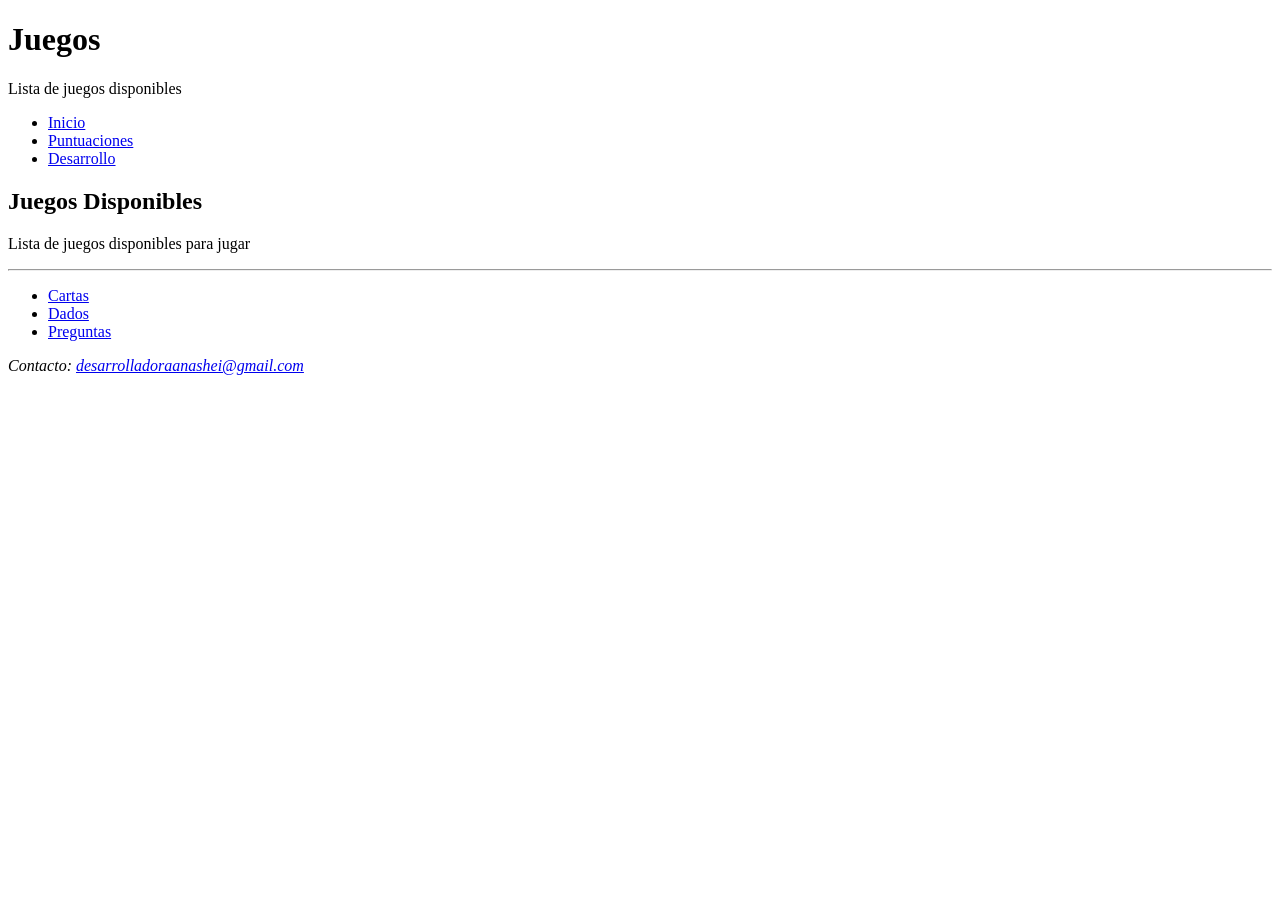
==== index.html @ 51fa744f "Inicio de Css Inicio del codeo de el .css" ====
<!DOCTYPE html>
<html lang="es">
<head>
    <meta charset="UTF-8">
    <title>Juegos</title>
    <link rel="stylesheet" href="estilos.css">
</head>
<body>
    <div class="contenedor">
        <header class="encabezado">
            <h1>Juegos</h1>
            <p>Lista de juegos disponibles</p>
        </header>
            <nav>
                <ul class="menu">
                    <li><a href="#">Inicio</a></li>
                    <li><a href="puntuaciones.html">Puntuaciones</a></li>
                    <li><a href="desarrollo.html">Desarrollo</a></li>
                </ul>
                 </nav>
        <main>
            <section class="columna">  
                <article>
                     <h2>Juegos Disponibles</h2>
                    <p>Lista de juegos disponibles para jugar</p>
                    <hr class="linea">
                 </article>
            </section> 
            <nav>
                <ul class="menu2">
                    <li><a href="juegocartas.html">Cartas</a></li>
                    <li><a href="juegodados.html">Dados</a></li>
                    <li><a href="juegopreguntas.html">Preguntas</a></li>
                </ul>
            </nav>
        </main>
        <footer class="pie">
            <address>Contacto: <a href="mailto:desarrolladoraanashei@gmail.com">desarrolladoraanashei@gmail.com</a></address>
        </footer>
    </div>
</body>
</html>
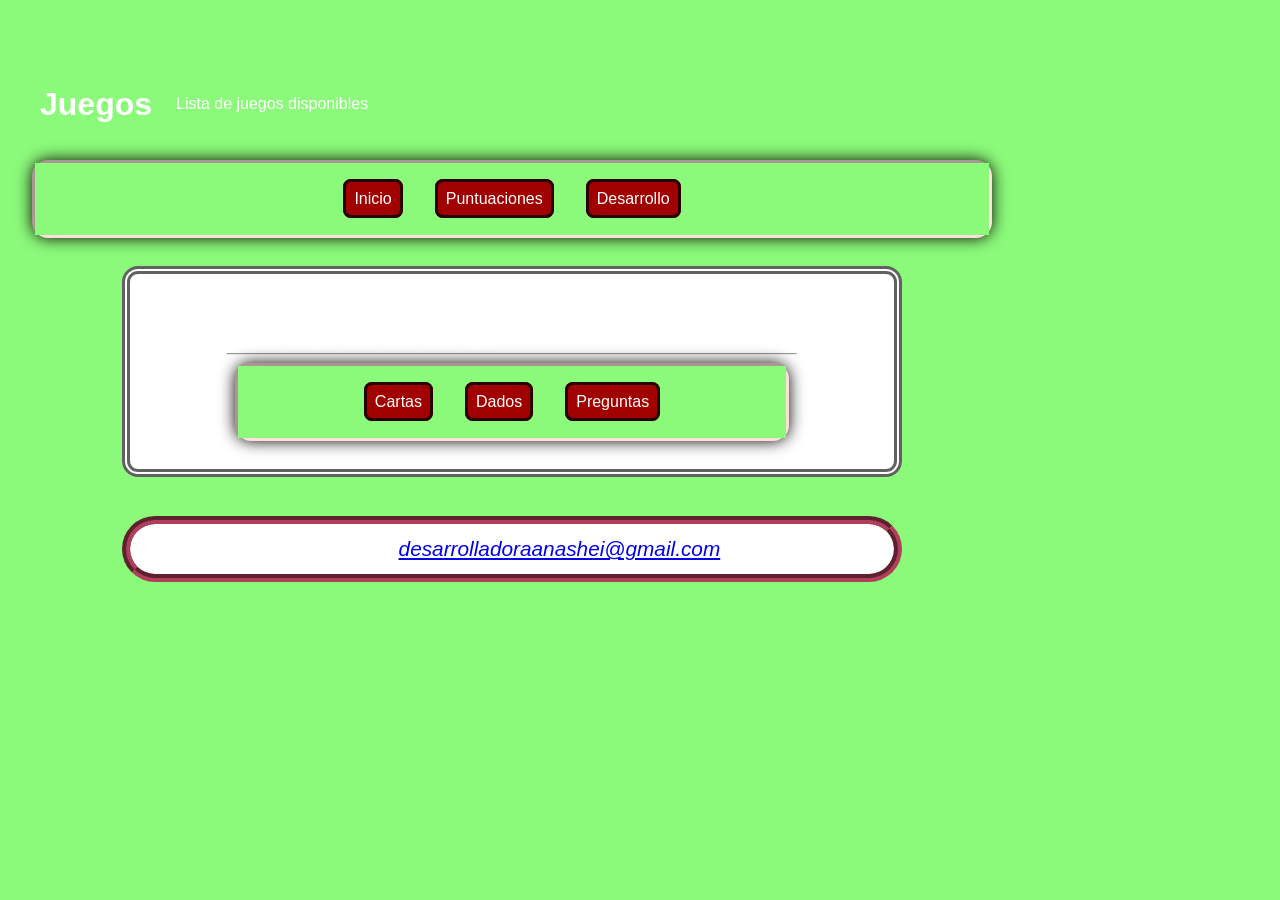
==== commit a0deb664: "Inicio del estilo de la página Definiendo el estilo de la página" ====
--- a/index.html
+++ b/index.html
@@ -3,7 +3,7 @@
 <head>
     <meta charset="UTF-8">
     <title>Juegos</title>
-    <link rel="stylesheet" href="estilos.css">
+    <link rel="stylesheet" href="css/estilos.css">
 </head>
 <body>
     <div class="contenedor">
@@ -17,7 +17,7 @@
                     <li><a href="puntuaciones.html">Puntuaciones</a></li>
                     <li><a href="desarrollo.html">Desarrollo</a></li>
                 </ul>
-                 </nav>
+            </nav>
         <main>
             <section class="columna">  
                 <article>
@@ -39,6 +39,4 @@
         </footer>
     </div>
 </body>
-</html>
-                  
-        +</html>
--- a/css/estilos.css
+++ b/css/estilos.css
@@ -0,0 +1,129 @@
+body {
+    font-family: Arial, sans-serif;
+    font-size: 1rem;
+    color: #FFFFFF;
+    line-height: 1.5;
+    margin: 0;
+    padding: 2rem 0;
+    background-color: #8bfa7a;
+}
+
+* {
+    padding: 0;
+    margin: 0;
+    box-sizing: border-box;
+}
+
+nav {
+    border: 0.2rem inset rgb(255, 222, 222);
+    background-color: #920c1e;
+    margin: 0.5rem;
+    border-radius: 1rem;
+    box-shadow: 0 0 1rem 0 #0a0101;
+}
+
+nav ul {
+    list-style-type: none;
+    display: flex;
+    justify-content: space-around;
+    padding: 0.5rem;
+}
+
+nav li {
+    padding: 1rem;
+    margin: 0;
+}
+
+nav a {
+    text-decoration: none;
+    border: 0.2rem solid rgb(41, 0, 0);
+    padding: 0.5rem;
+    font-size: 1rem;
+    border-radius: 0.5rem;
+}
+
+nav a:link {
+    transition: 200ms;
+    border: 0.2rem solid rgb(41, 0, 0);
+	background-color:  #a00000;
+	color: #ffffff;
+}
+
+nav a:visited {
+    transition: 200ms;
+    border: 0.2rem solid rgb(41, 0, 0);
+	background-color: #ff7272;
+	color: #000;
+}
+
+nav a:hover {
+    transition: 200ms;
+    border: 0.2rem solid rgb(0, 0, 0);
+	background-color: #ffffff;
+	color: #a00000;
+}
+
+nav a:active {
+    transition: 100ms;
+    border: 0.2rem solid rgb(255, 255, 255);
+	background-color: #000000;
+	color: #ffffff;
+}
+
+/*------BARRA DE NAVEGACIÓN------*/
+
+/*------BARRA DE NAVEGACIÓN------*/
+
+.encabezado {
+    display: flex;
+    flex-wrap: wrap;
+    align-items: center;
+    padding: 1.5rem 1rem;
+    gap: 1.5rem;
+    background-color: #8bfa7a;
+    color: #FFFFFF;
+    text-align: center;
+}
+
+.contenedor {
+    display: flex;
+    flex-direction: column;
+    max-width: 64rem;
+    background-color: #8bfa7a;
+    padding: 1.5rem;
+}
+
+.menu {
+    display: flex;
+    justify-content: center;
+    list-style: none;
+    background-color: #8bfa7a;
+}
+
+.menu2 {
+    display: flex;
+    justify-content: center;
+    list-style: none;
+    background-color: #8bfa7a;
+}
+
+main {
+    padding: 2% 10%;
+    border: 0.5rem double rgb(97, 97, 97);
+    background-color: white;
+    margin: 2% 10%;
+    border-radius: 1rem;
+}
+
+footer {
+    padding: 1%;
+    border: 0.5rem groove rgb(177, 63, 91);
+    background-color: white;
+    margin: 2% 10%;
+    border-radius: 3rem;
+}
+
+.pie {
+    font-size: 1.3rem;
+    text-align: center;
+}
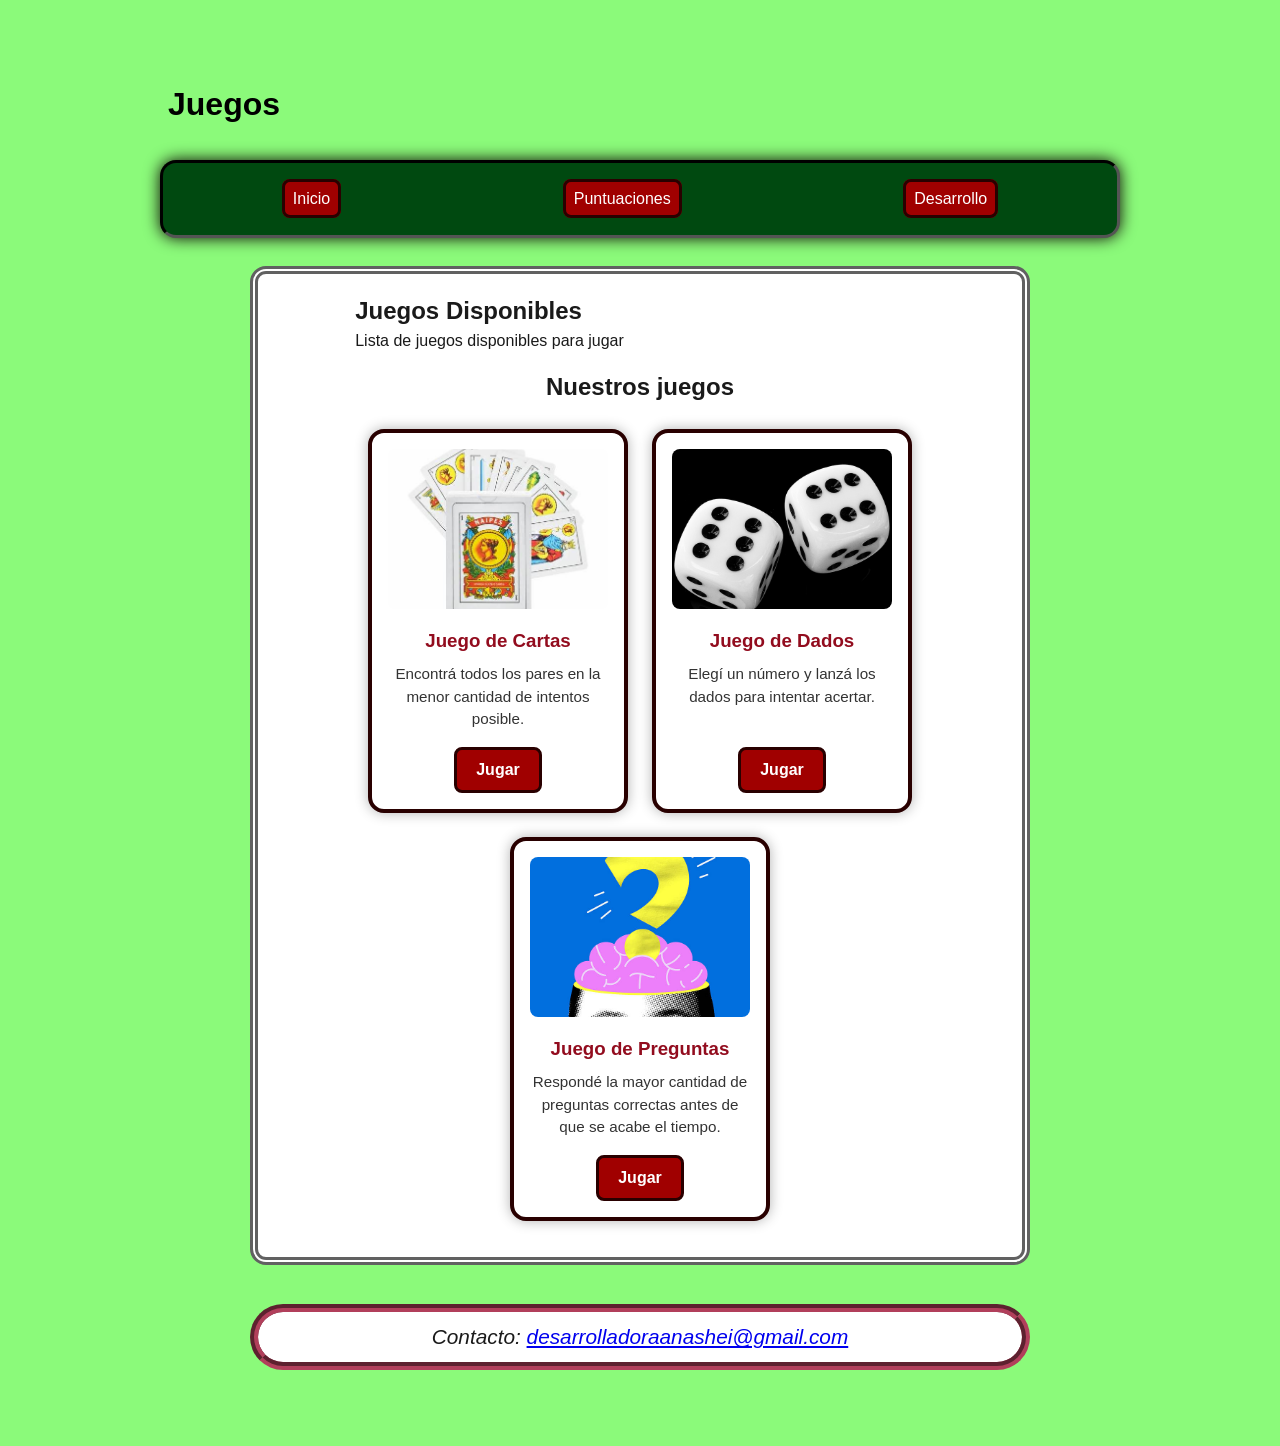
==== commit 9cc19d9f: "Corrección de estilo provisional y desarrollo de index, juego y desarrollo Corrección de estilo prov" ====
--- a/index.html
+++ b/index.html
@@ -9,10 +9,9 @@
     <div class="contenedor">
         <header class="encabezado">
             <h1>Juegos</h1>
-            <p>Lista de juegos disponibles</p>
         </header>
             <nav>
-                <ul class="menu">
+                <ul>
                     <li><a href="#">Inicio</a></li>
                     <li><a href="puntuaciones.html">Puntuaciones</a></li>
                     <li><a href="desarrollo.html">Desarrollo</a></li>
@@ -23,16 +22,36 @@
                 <article>
                      <h2>Juegos Disponibles</h2>
                     <p>Lista de juegos disponibles para jugar</p>
-                    <hr class="linea">
                  </article>
             </section> 
-            <nav>
-                <ul class="menu2">
-                    <li><a href="juegocartas.html">Cartas</a></li>
-                    <li><a href="juegodados.html">Dados</a></li>
-                    <li><a href="juegopreguntas.html">Preguntas</a></li>
-                </ul>
-            </nav>
+    <section class="juegos">
+    <h2>Nuestros juegos</h2>
+
+    <div class="tarjetas">
+
+        <article class="tarjeta">
+            <img src="img/iniciocartas.png" alt="Juego de cartas">
+            <h3>Juego de Cartas</h3>
+            <p>Encontrá todos los pares en la menor cantidad de intentos posible.</p>
+            <a href="juegocartas.html" class="boton">Jugar</a>
+        </article>
+
+        <article class="tarjeta">
+            <img src="img/iniciodados.png" alt="Juego de dados">
+            <h3>Juego de Dados</h3>
+            <p>Elegí un número y lanzá los dados para intentar acertar.</p>
+            <a href="juegodados.html" class="boton">Jugar</a>
+        </article>
+
+        <article class="tarjeta">
+            <img src="img/iniciopreguntas.png" alt="Juego de preguntas">
+            <h3>Juego de Preguntas</h3>
+            <p>Respondé la mayor cantidad de preguntas correctas antes de que se acabe el tiempo.</p>
+            <a href="juegopreguntas.html" class="boton">Jugar</a>
+        </article>
+
+    </div>
+</section>
         </main>
         <footer class="pie">
             <address>Contacto: <a href="mailto:desarrolladoraanashei@gmail.com">desarrolladoraanashei@gmail.com</a></address>
--- a/css/estilos.css
+++ b/css/estilos.css
@@ -1,22 +1,26 @@
-body {
-    font-family: Arial, sans-serif;
-    font-size: 1rem;
-    color: #FFFFFF;
-    line-height: 1.5;
-    margin: 0;
-    padding: 2rem 0;
-    background-color: #8bfa7a;
-}
-
 * {
     padding: 0;
     margin: 0;
     box-sizing: border-box;
 }
 
+body {
+    font-family: Arial, sans-serif;
+    font-size: 1rem;
+    color: #1a1a1a;
+    line-height: 1.5;
+    margin: 0;
+    padding: 2rem 0;
+    background-color: #8bfa7a;
+    display: flex;
+    flex-direction: column;
+    align-items: center;
+    min-height: 100vh;
+}
+/*------BARRA DE NAVEGACIÓN------*/
 nav {
-    border: 0.2rem inset rgb(255, 222, 222);
-    background-color: #920c1e;
+    border: 0.2rem inset rgb(0, 0, 0);
+    background-color: #004910;
     margin: 0.5rem;
     border-radius: 1rem;
     box-shadow: 0 0 1rem 0 #0a0101;
@@ -69,9 +73,6 @@
 	background-color: #000000;
 	color: #ffffff;
 }
-
-/*------BARRA DE NAVEGACIÓN------*/
-
 /*------BARRA DE NAVEGACIÓN------*/
 
 .encabezado {
@@ -81,30 +82,17 @@
     padding: 1.5rem 1rem;
     gap: 1.5rem;
     background-color: #8bfa7a;
-    color: #FFFFFF;
+    color: #000000;
     text-align: center;
 }
 
 .contenedor {
     display: flex;
     flex-direction: column;
+    width: 100%;
     max-width: 64rem;
     background-color: #8bfa7a;
     padding: 1.5rem;
-}
-
-.menu {
-    display: flex;
-    justify-content: center;
-    list-style: none;
-    background-color: #8bfa7a;
-}
-
-.menu2 {
-    display: flex;
-    justify-content: center;
-    list-style: none;
-    background-color: #8bfa7a;
 }
 
 main {
@@ -126,4 +114,83 @@
 .pie {
     font-size: 1.3rem;
     text-align: center;
+}
+
+.juegos {
+    padding: 1rem 0;
+    text-align: center;
+}
+
+.juegos h2 {
+    margin-bottom: 1.5rem;
+}
+
+.tarjetas {
+    display: flex;
+    flex-wrap: wrap;
+    justify-content: center;
+    gap: 1.5rem;
+}
+
+.tarjeta {
+    display: flex;
+    flex-direction: column;
+    align-items: center;
+    width: 260px; 
+    padding: 1rem;
+    border: 0.3rem solid rgb(41, 0, 0);
+    border-radius: 1rem;
+    background-color: #ffffff;
+    box-shadow: 0 0 0.8rem rgba(0, 0, 0, 0.3);
+    transition: transform 0.2s ease, box-shadow 0.2s ease;
+}
+
+.tarjeta:hover {
+    transform: translateY(-4px);
+    box-shadow: 0 0 1.2rem rgba(0, 0, 0, 0.5);
+}
+
+.tarjeta img {
+    width: 100%;
+    height: 160px;
+    object-fit: cover;
+    border-radius: 0.5rem;
+    margin-bottom: 0.8rem;
+}
+
+.tarjeta h3 {
+    margin: 0.3rem 0 0.5rem;
+    color: #920c1e;
+}
+
+.tarjeta p {
+    font-size: 0.95rem;
+    color: #333;
+    margin-bottom: 1rem;
+    flex-grow: 1;
+}
+
+/* ---------- BOTÓN ---------- */
+.boton {
+    display: inline-block;
+    padding: 0.5rem 1.2rem;
+    background-color: #a00000;
+    color: #ffffff;
+    text-decoration: none;
+    font-weight: bold;
+    border: 0.2rem solid rgb(41, 0, 0);
+    border-radius: 0.5rem;
+    transition: 200ms;
+}
+
+.boton:hover {
+    background-color: #ffffff;
+    color: #a00000;
+    border-color: #000000;
+}
+
+.boton:active {
+    background-color: #000000;
+    color: #ffffff;
+    border-color: #ffffff;
 }
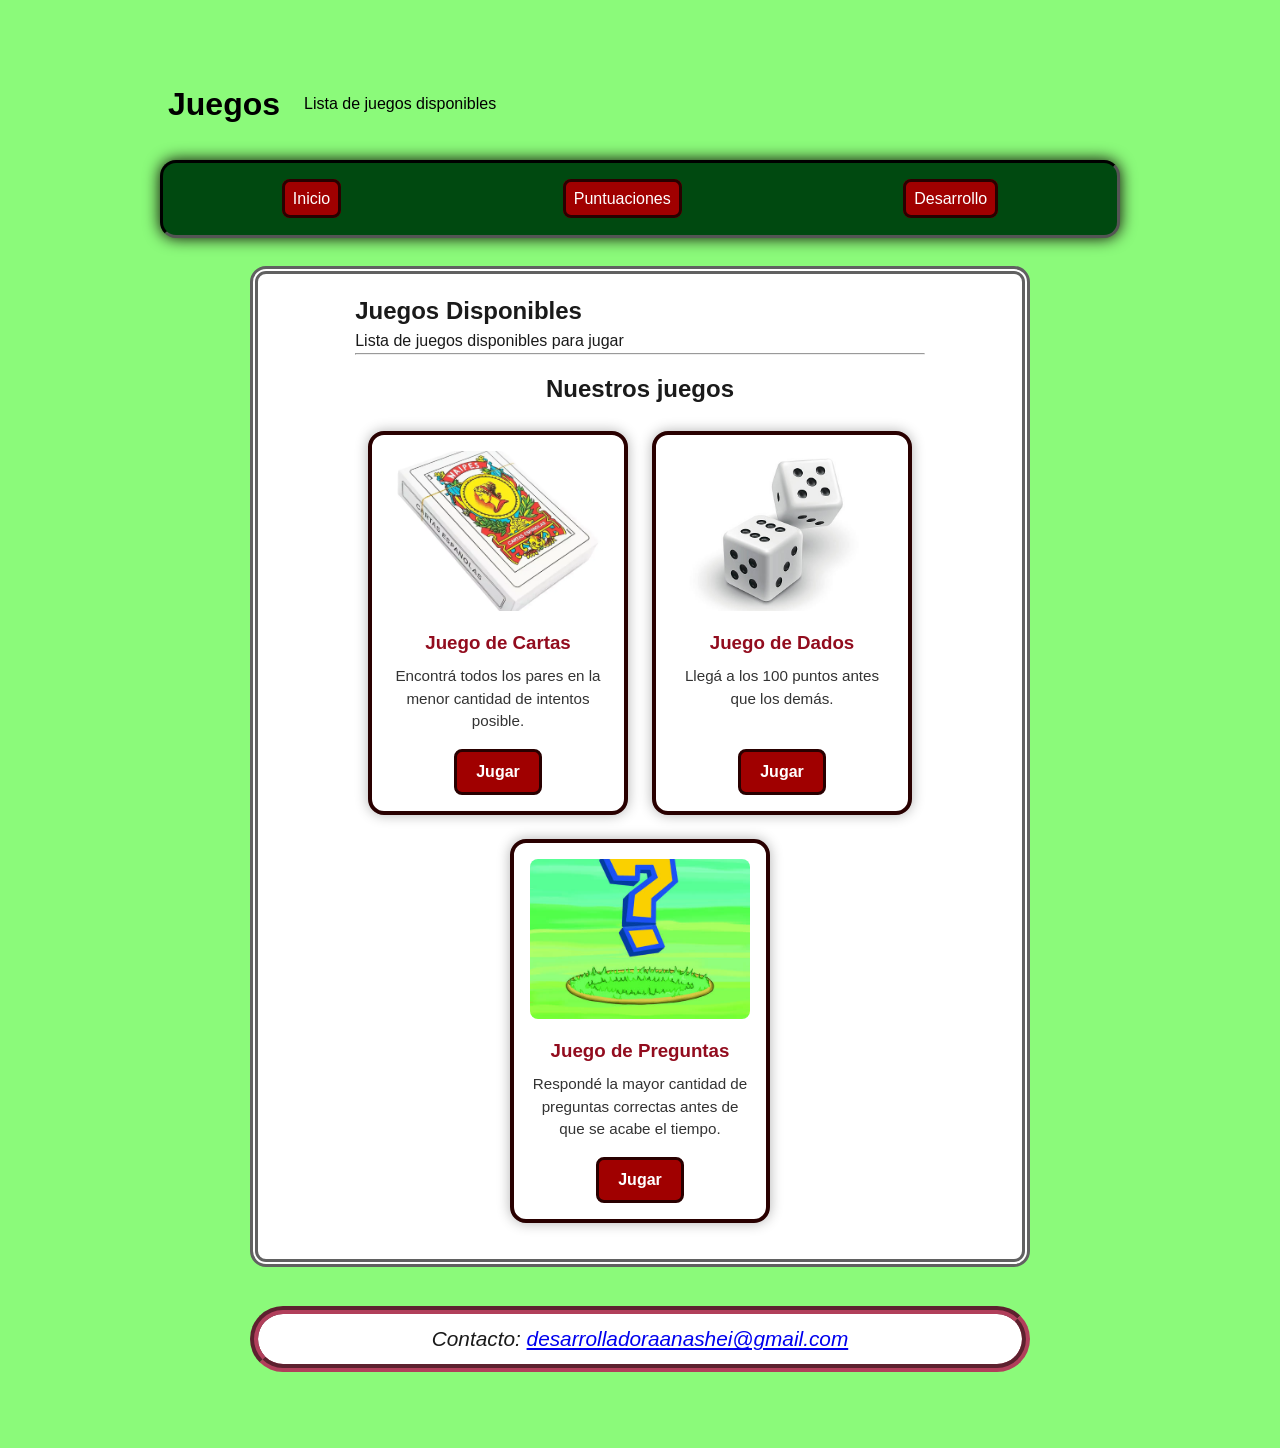
==== commit 97869a40: "Avances en HTML Desarrollamos las páginas de juegos de cartas, dados y preguntas con información y r" ====
--- a/index.html
+++ b/index.html
@@ -9,6 +9,7 @@
     <div class="contenedor">
         <header class="encabezado">
             <h1>Juegos</h1>
+            <p>Lista de juegos disponibles</p>
         </header>
             <nav>
                 <ul>
@@ -22,6 +23,7 @@
                 <article>
                      <h2>Juegos Disponibles</h2>
                     <p>Lista de juegos disponibles para jugar</p>
+                    <hr>
                  </article>
             </section> 
     <section class="juegos">
@@ -30,21 +32,21 @@
     <div class="tarjetas">
 
         <article class="tarjeta">
-            <img src="img/iniciocartas.png" alt="Juego de cartas">
+            <img src="img/cartas.webp" alt="Juego de cartas">
             <h3>Juego de Cartas</h3>
             <p>Encontrá todos los pares en la menor cantidad de intentos posible.</p>
             <a href="juegocartas.html" class="boton">Jugar</a>
         </article>
 
         <article class="tarjeta">
-            <img src="img/iniciodados.png" alt="Juego de dados">
+            <img src="img/dados.jpg" alt="Juego de dados">
             <h3>Juego de Dados</h3>
-            <p>Elegí un número y lanzá los dados para intentar acertar.</p>
+            <p>Llegá a los 100 puntos antes que los demás.</p>
             <a href="juegodados.html" class="boton">Jugar</a>
         </article>
 
         <article class="tarjeta">
-            <img src="img/iniciopreguntas.png" alt="Juego de preguntas">
+            <img src="img/pokemon.jfif" alt="Juego de preguntas">
             <h3>Juego de Preguntas</h3>
             <p>Respondé la mayor cantidad de preguntas correctas antes de que se acabe el tiempo.</p>
             <a href="juegopreguntas.html" class="boton">Jugar</a>
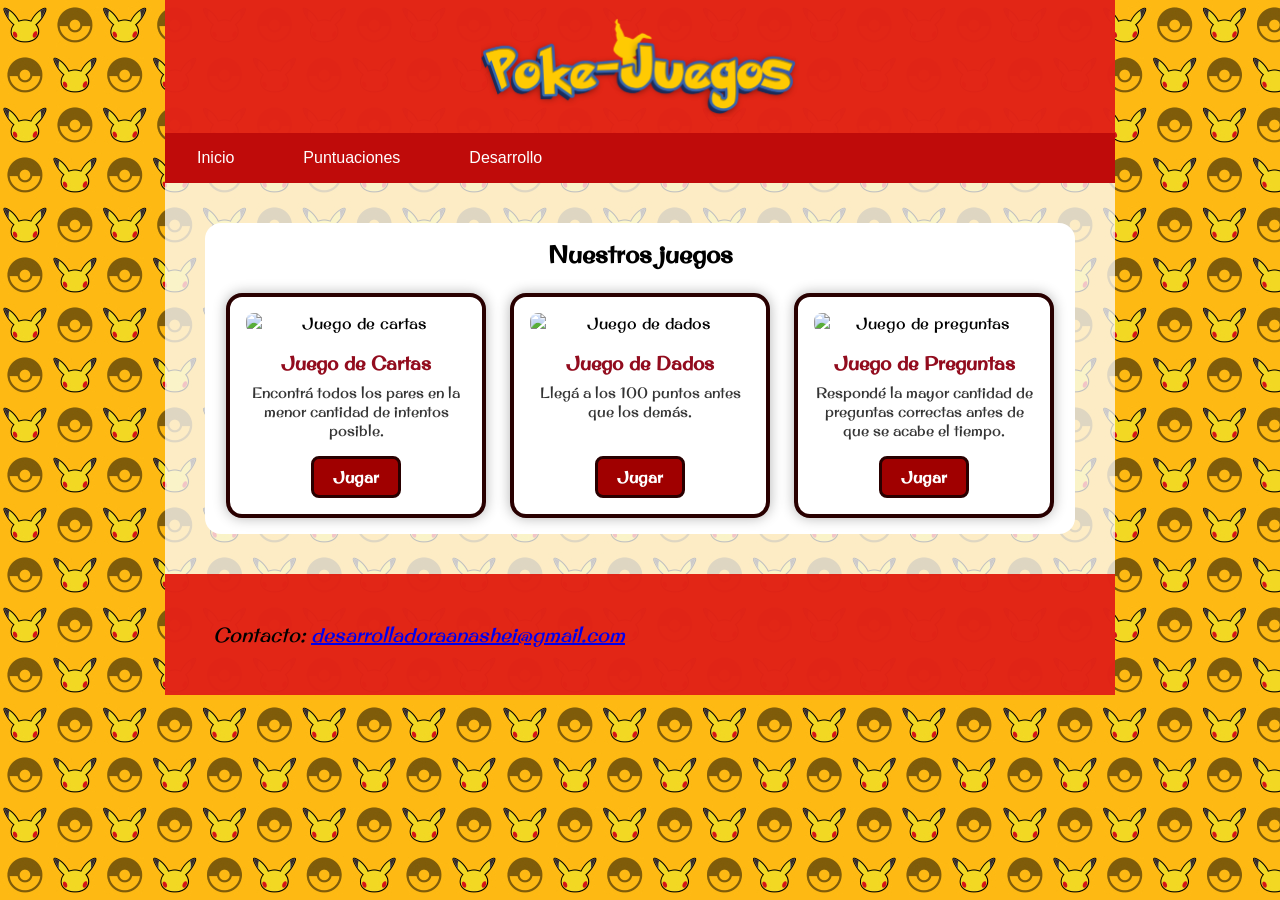
==== commit 6381be3a: "cambios en el css y correcciones de HTML Corregimos los aspectos visuales en el CSS. Sumamos el logo" ====
--- a/index.html
+++ b/index.html
@@ -1,16 +1,24 @@
 <!DOCTYPE html>
 <html lang="es">
+
 <head>
     <meta charset="UTF-8">
-    <title>Juegos</title>
+    <title>Página principal</title>
     <link rel="stylesheet" href="css/estilos.css">
+    <link rel="preconnect" href="https://fonts.googleapis.com">
+    <link rel="preconnect" href="https://fonts.gstatic.com" crossorigin>
+    <link
+        href="https://fonts.googleapis.com/css2?family=Abel&family=Arvo:ital,wght@0,400;0,700;1,400;1,700&family=Cinzel:wght@400..900&family=Lato:ital,wght@0,100;0,300;0,400;0,700;0,900;1,100;1,300;1,400;1,700;1,900&family=Original+Surfer&display=swap"
+        rel="stylesheet">
 </head>
+
 <body>
     <div class="contenedor">
         <header class="encabezado">
-            <h1>Juegos</h1>
-            <p>Lista de juegos disponibles</p>
-        </header>
+
+            <img src="./img/logo_final_version_real_no_fake_link_e_mediafire.png" alt="Poke juegos logotipo"
+                width="350">
+
             <nav>
                 <ul>
                     <li><a href="#">Inicio</a></li>
@@ -18,46 +26,45 @@
                     <li><a href="desarrollo.html">Desarrollo</a></li>
                 </ul>
             </nav>
+        </header>
+
+
         <main>
-            <section class="columna">  
-                <article>
-                     <h2>Juegos Disponibles</h2>
-                    <p>Lista de juegos disponibles para jugar</p>
-                    <hr>
-                 </article>
-            </section> 
-    <section class="juegos">
-    <h2>Nuestros juegos</h2>
 
-    <div class="tarjetas">
+            <section class="juegos">
+                <h2>Nuestros juegos</h2>
 
-        <article class="tarjeta">
-            <img src="img/cartas.webp" alt="Juego de cartas">
-            <h3>Juego de Cartas</h3>
-            <p>Encontrá todos los pares en la menor cantidad de intentos posible.</p>
-            <a href="juegocartas.html" class="boton">Jugar</a>
-        </article>
+                <div class="tarjetas">
 
-        <article class="tarjeta">
-            <img src="img/dados.jpg" alt="Juego de dados">
-            <h3>Juego de Dados</h3>
-            <p>Llegá a los 100 puntos antes que los demás.</p>
-            <a href="juegodados.html" class="boton">Jugar</a>
-        </article>
+                    <article class="tarjeta">
+                        <img src="img/cartas.jpg" alt="Juego de cartas">
+                        <h3>Juego de Cartas</h3>
+                        <p>Encontrá todos los pares en la menor cantidad de intentos posible.</p>
+                        <a href="juegocartas.html" class="boton">Jugar</a>
+                    </article>
 
-        <article class="tarjeta">
-            <img src="img/pokemon.jfif" alt="Juego de preguntas">
-            <h3>Juego de Preguntas</h3>
-            <p>Respondé la mayor cantidad de preguntas correctas antes de que se acabe el tiempo.</p>
-            <a href="juegopreguntas.html" class="boton">Jugar</a>
-        </article>
+                    <article class="tarjeta">
+                        <img src="img/dados.jpg" alt="Juego de dados">
+                        <h3>Juego de Dados</h3>
+                        <p>Llegá a los 100 puntos antes que los demás.</p>
+                        <a href="juegodados.html" class="boton">Jugar</a>
+                    </article>
 
-    </div>
-</section>
+                    <article class="tarjeta">
+                        <img src="img/preguntas.jpg" alt="Juego de preguntas">
+                        <h3>Juego de Preguntas</h3>
+                        <p>Respondé la mayor cantidad de preguntas correctas antes de que se acabe el tiempo.</p>
+                        <a href="juegopreguntas.html" class="boton">Jugar</a>
+                    </article>
+
+                </div>
+            </section>
         </main>
-        <footer class="pie">
-            <address>Contacto: <a href="mailto:desarrolladoraanashei@gmail.com">desarrolladoraanashei@gmail.com</a></address>
+        <footer>
+            <address>Contacto: <a href="mailto:desarrolladoraanashei@gmail.com">desarrolladoraanashei@gmail.com</a>
+            </address>
         </footer>
     </div>
 </body>
+
 </html>
--- a/css/estilos.css
+++ b/css/estilos.css
@@ -4,116 +4,76 @@
     box-sizing: border-box;
 }
 
-body {
-    font-family: Arial, sans-serif;
-    font-size: 1rem;
-    color: #1a1a1a;
-    line-height: 1.5;
-    margin: 0;
-    padding: 2rem 0;
-    background-color: #8bfa7a;
+.contenedor {
+    width: 100%;
+    max-width: 950px;
     display: flex;
     flex-direction: column;
-    align-items: center;
-    min-height: 100vh;
+    background-color: #fdfdfdc2;
 }
-/*------BARRA DE NAVEGACIÓN------*/
-nav {
-    border: 0.2rem inset rgb(0, 0, 0);
-    background-color: #004910;
-    margin: 0.5rem;
-    border-radius: 1rem;
-    box-shadow: 0 0 1rem 0 #0a0101;
+
+body {
+    margin: 0;
+    padding: 0;
+    display: flex;
+    justify-content: center;
+    background-image: url(../img/fondo_pikachulo.jpg);
+
+/*---------------------GOOGLE FONTS------------------------------------------------------------------*/
+  font-family: "Original Surfer", sans-serif;
+  font-weight: 400;
+  font-style: normal;
+}
+
+/*------BARRA DE NAVEGACIÓN--------------------------------------------------------------------------*/
+
+header {
+    background-color: rgba(224, 25, 11, 0.938);
+}
+
+header img {
+    display: flex;
+    margin: 0 auto;
+    padding: 1rem;
 }
 
 nav ul {
-    list-style-type: none;
-    display: flex;
-    justify-content: space-around;
-    padding: 0.5rem;
+    margin: 0;
+    padding: 0;
+    background-color: rgba(190, 10, 10, 0.945);
 }
-
 nav li {
+    display: inline-block;
+    margin-right: 1rem;
+    padding-left: 1rem;
+    font-family: 'Trebuchet MS', 'Lucida Sans Unicode', 'Lucida Grande', 'Lucida Sans', Arial, sans-serif;
+}
+nav a {
+    display: block;
     padding: 1rem;
-    margin: 0;
-}
-
-nav a {
+    color: white;
     text-decoration: none;
-    border: 0.2rem solid rgb(41, 0, 0);
-    padding: 0.5rem;
-    font-size: 1rem;
-    border-radius: 0.5rem;
-}
-
-nav a:link {
-    transition: 200ms;
-    border: 0.2rem solid rgb(41, 0, 0);
-	background-color:  #a00000;
-	color: #ffffff;
-}
-
-nav a:visited {
-    transition: 200ms;
-    border: 0.2rem solid rgb(41, 0, 0);
-	background-color: #ff7272;
-	color: #000;
-}
-
-nav a:hover {
-    transition: 200ms;
-    border: 0.2rem solid rgb(0, 0, 0);
-	background-color: #ffffff;
-	color: #a00000;
-}
-
-nav a:active {
-    transition: 100ms;
-    border: 0.2rem solid rgb(255, 255, 255);
-	background-color: #000000;
-	color: #ffffff;
-}
-/*------BARRA DE NAVEGACIÓN------*/
-
-.encabezado {
-    display: flex;
-    flex-wrap: wrap;
-    align-items: center;
-    padding: 1.5rem 1rem;
-    gap: 1.5rem;
-    background-color: #8bfa7a;
-    color: #000000;
     text-align: center;
 }
-
-.contenedor {
-    display: flex;
-    flex-direction: column;
-    width: 100%;
-    max-width: 64rem;
-    background-color: #8bfa7a;
-    padding: 1.5rem;
+/*Estilos e interactividad del navegador*/
+nav a:hover {
+    background-color: rgba(160, 18, 18, 0.815);
 }
+nav a:active {
+    background-color: rgb(88, 9, 9);
+}
+/*---------------------------------------------------------------------------------------------------*/
 
 main {
-    padding: 2% 10%;
-    border: 0.5rem double rgb(97, 97, 97);
     background-color: white;
-    margin: 2% 10%;
+    margin: 2.5rem;
     border-radius: 1rem;
 }
 
 footer {
-    padding: 1%;
-    border: 0.5rem groove rgb(177, 63, 91);
-    background-color: white;
-    margin: 2% 10%;
-    border-radius: 3rem;
-}
-
-.pie {
-    font-size: 1.3rem;
-    text-align: center;
+    font-size: 20px;
+    background-color: rgba(224, 25, 11, 0.938);
+    padding: 3rem;
 }
 
 .juegos {
@@ -142,17 +102,16 @@
     border-radius: 1rem;
     background-color: #ffffff;
     box-shadow: 0 0 0.8rem rgba(0, 0, 0, 0.3);
-    transition: transform 0.2s ease, box-shadow 0.2s ease;
 }
 
+/*explicar esto----------------------------------*/
 .tarjeta:hover {
-    transform: translateY(-4px);
     box-shadow: 0 0 1.2rem rgba(0, 0, 0, 0.5);
 }
+/*-----------------------------------------------*/
 
 .tarjeta img {
     width: 100%;
-    height: 160px;
     object-fit: cover;
     border-radius: 0.5rem;
     margin-bottom: 0.8rem;
@@ -180,7 +139,6 @@
     font-weight: bold;
     border: 0.2rem solid rgb(41, 0, 0);
     border-radius: 0.5rem;
-    transition: 200ms;
 }
 
 .boton:hover {
@@ -193,4 +151,5 @@
     background-color: #000000;
     color: #ffffff;
     border-color: #ffffff;
-}+}
+
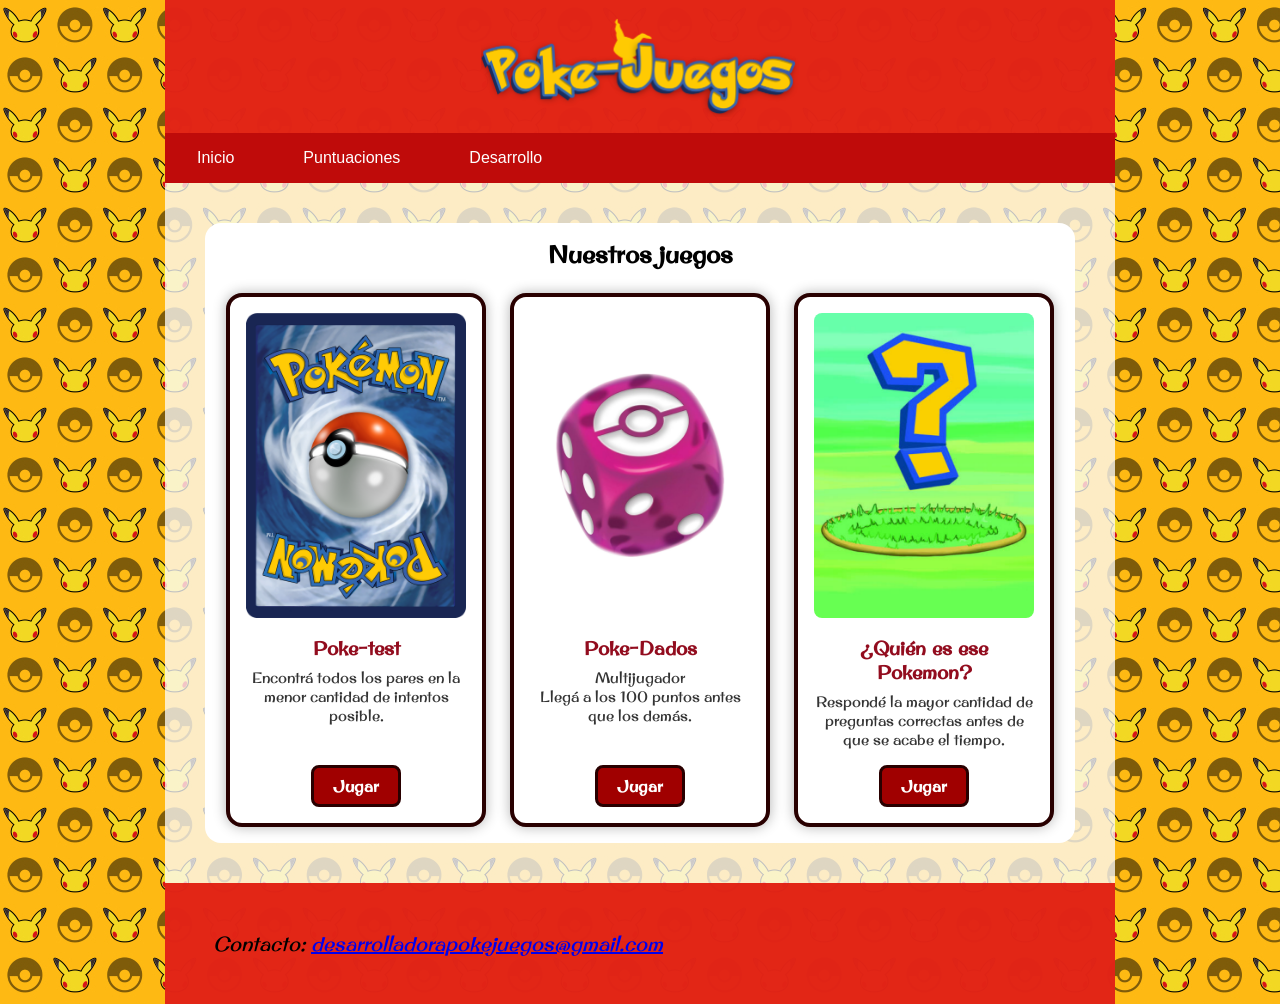
==== commit 8de200e7: "Juego de cartas y arreglos generales de estilos Terminamos todo lo relacionado a el juego de cartas," ====
--- a/index.html
+++ b/index.html
@@ -14,7 +14,7 @@
 
 <body>
     <div class="contenedor">
-        <header class="encabezado">
+        <header>
 
             <img src="./img/logo_final_version_real_no_fake_link_e_mediafire.png" alt="Poke juegos logotipo"
                 width="350">
@@ -28,7 +28,6 @@
             </nav>
         </header>
 
-
         <main>
 
             <section class="juegos">
@@ -37,22 +36,22 @@
                 <div class="tarjetas">
 
                     <article class="tarjeta">
-                        <img src="img/cartas.jpg" alt="Juego de cartas">
-                        <h3>Juego de Cartas</h3>
+                        <img src="img/cartasmon.png" alt="Juego de cartas">
+                        <h3>Poke-test</h3>
                         <p>Encontrá todos los pares en la menor cantidad de intentos posible.</p>
                         <a href="juegocartas.html" class="boton">Jugar</a>
                     </article>
 
                     <article class="tarjeta">
-                        <img src="img/dados.jpg" alt="Juego de dados">
-                        <h3>Juego de Dados</h3>
-                        <p>Llegá a los 100 puntos antes que los demás.</p>
+                        <img src="img/dadomon.jpg" alt="Juego de dados">
+                        <h3>Poke-Dados</h3>
+                        <p>Multijugador<br>Llegá a los 100 puntos antes que los demás.</p>
                         <a href="juegodados.html" class="boton">Jugar</a>
                     </article>
 
                     <article class="tarjeta">
-                        <img src="img/preguntas.jpg" alt="Juego de preguntas">
-                        <h3>Juego de Preguntas</h3>
+                        <img src="img/preguntasmon.jpg" alt="Juego de preguntas">
+                        <h3>¿Quién es ese Pokemon?</h3>
                         <p>Respondé la mayor cantidad de preguntas correctas antes de que se acabe el tiempo.</p>
                         <a href="juegopreguntas.html" class="boton">Jugar</a>
                     </article>
@@ -61,7 +60,7 @@
             </section>
         </main>
         <footer>
-            <address>Contacto: <a href="mailto:desarrolladoraanashei@gmail.com">desarrolladoraanashei@gmail.com</a>
+            <address>Contacto: <a href="mailto:desarrolladorapokejuegos@gmail.com">desarrolladorapokejuegos@gmail.com</a>
             </address>
         </footer>
     </div>
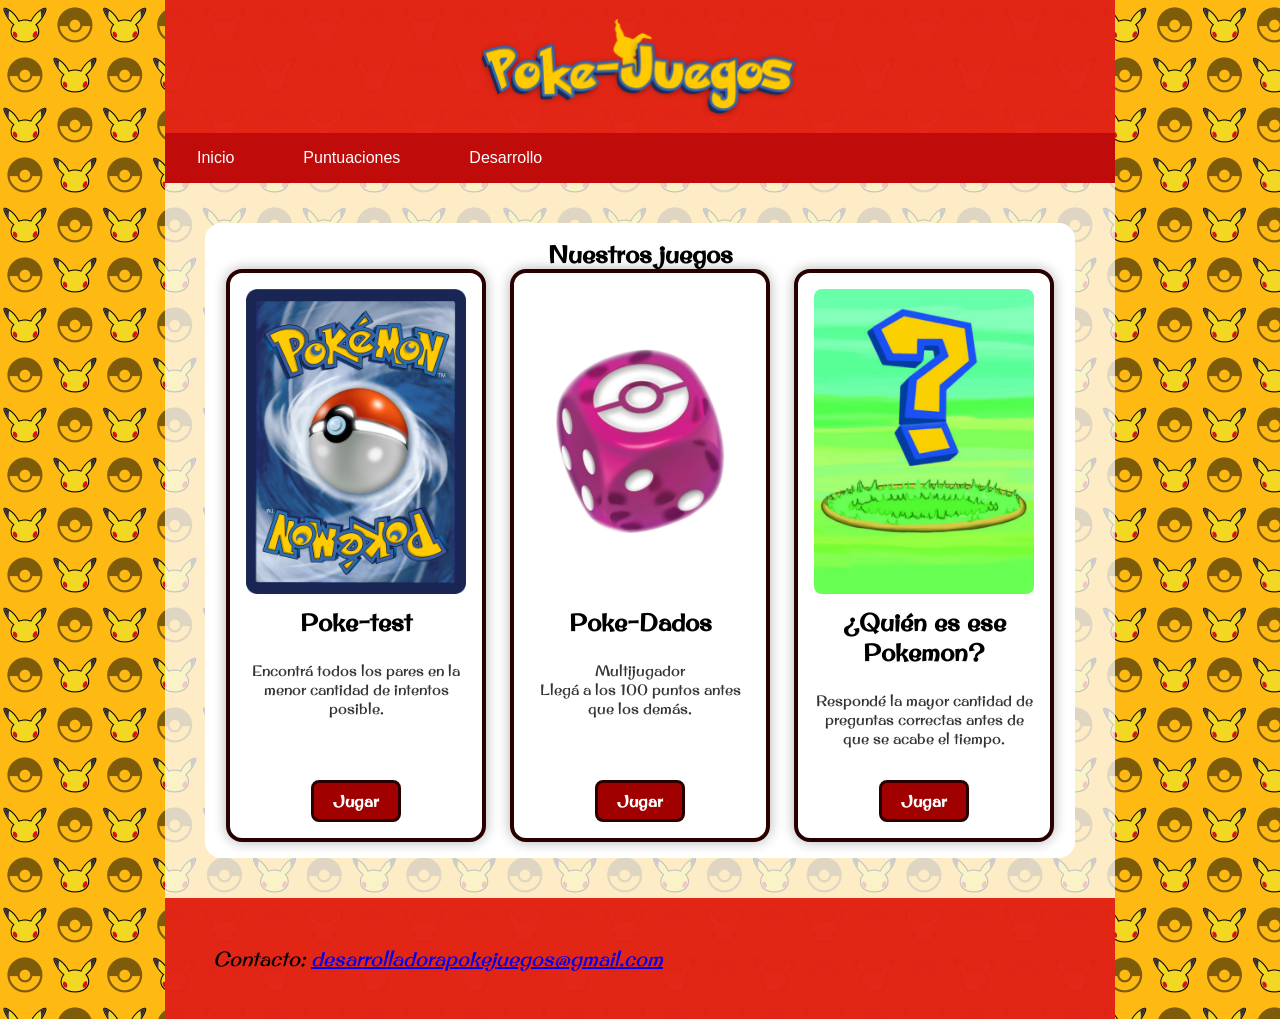
==== commit f9332018: "Juego de dados y cartas finalizados Creamos el .js del juego de dados completo. Agregamos algunas co" ====
--- a/index.html
+++ b/index.html
@@ -31,27 +31,27 @@
         <main>
 
             <section class="juegos">
-                <h2>Nuestros juegos</h2>
+                <h1>Nuestros juegos</h1>
 
                 <div class="tarjetas">
 
                     <article class="tarjeta">
                         <img src="img/cartasmon.png" alt="Juego de cartas">
-                        <h3>Poke-test</h3>
+                        <h2>Poke-test</h2>
                         <p>Encontrá todos los pares en la menor cantidad de intentos posible.</p>
                         <a href="juegocartas.html" class="boton">Jugar</a>
                     </article>
 
                     <article class="tarjeta">
                         <img src="img/dadomon.jpg" alt="Juego de dados">
-                        <h3>Poke-Dados</h3>
+                        <h2>Poke-Dados</h2>
                         <p>Multijugador<br>Llegá a los 100 puntos antes que los demás.</p>
                         <a href="juegodados.html" class="boton">Jugar</a>
                     </article>
 
                     <article class="tarjeta">
                         <img src="img/preguntasmon.jpg" alt="Juego de preguntas">
-                        <h3>¿Quién es ese Pokemon?</h3>
+                        <h2>¿Quién es ese Pokemon?</h2>
                         <p>Respondé la mayor cantidad de preguntas correctas antes de que se acabe el tiempo.</p>
                         <a href="juegopreguntas.html" class="boton">Jugar</a>
                     </article>
--- a/css/estilos.css
+++ b/css/estilos.css
@@ -13,8 +13,6 @@
 }
 
 body {
-    margin: 0;
-    padding: 0;
     display: flex;
     justify-content: center;
     background-image: url(../img/fondo_pikachulo.jpg);
@@ -42,12 +40,14 @@
     padding: 0;
     background-color: rgba(190, 10, 10, 0.945);
 }
+
 nav li {
     display: inline-block;
     margin-right: 1rem;
     padding-left: 1rem;
     font-family: 'Trebuchet MS', 'Lucida Sans Unicode', 'Lucida Grande', 'Lucida Sans', Arial, sans-serif;
 }
+
 nav a {
     display: block;
     padding: 1rem;
@@ -55,10 +55,12 @@
     text-decoration: none;
     text-align: center;
 }
+
 /*Estilos e interactividad del navegador*/
 nav a:hover {
     background-color: rgba(160, 18, 18, 0.815);
 }
+
 nav a:active {
     background-color: rgb(88, 9, 9);
 }
@@ -76,6 +78,9 @@
     padding: 3rem;
 }
 
+article {
+    padding: 2rem;
+}
 .juegos {
     padding: 1rem 0;
     text-align: center;
@@ -129,10 +134,50 @@
     flex-grow: 1;
 }
 
+/* ESTILOS PARA LOS FORMULARIOS */
+#setup-cartas, #setup-dados, #tablero-dados {
+    display: flex;
+    flex-direction: column;
+    padding: 2rem;
+    margin: auto;
+    margin-bottom: 2rem;
+    margin-top: 2rem;
+    width: 260px; 
+    border: 0.3rem solid rgb(41, 0, 0);
+    border-radius: 1rem;
+    background-color: #ffffff;
+    box-shadow: 0 0 0.8rem rgba(0, 0, 0, 0.3);
+}
+
+#jugador1-cartas, #cant-jugadores {
+    padding: 0.5rem;
+    margin: 0.5rem;
+    text-align: center;
+    text-decoration: none;
+    font-weight: bold;
+    border: 0.2rem solid rgb(0, 19, 41);
+    border-radius: 0.5rem;
+
+}
+
+.celda-nombre {
+    padding-top: 0.5rem;
+    padding-bottom: 0.5rem;
+    margin-top: 0.5rem;
+    justify-content: center;
+    text-align: center;
+    font-weight: bold;
+    border: 0.2rem solid rgb(0, 19, 41);
+    border-radius: 0.5rem;
+}
+
 /* ---------- BOTÓN ---------- */
+
 .boton {
     display: inline-block;
+    text-align: center;
     padding: 0.5rem 1.2rem;
+    margin-top: 1rem;
     background-color: #a00000;
     color: #ffffff;
     text-decoration: none;
@@ -153,3 +198,162 @@
     border-color: #ffffff;
 }
 
+/* Contenedor de la grilla */
+#grilla-cartas {
+    display: flex;
+    flex-wrap: wrap; 
+    gap: 10px; 
+}
+
+/* Las imágenes */
+#grilla-cartas img {
+    max-width: 15%;   
+    max-height: 15%;
+    margin: auto;
+}
+
+/* ESTILOS PARA EL JUEGO DE DADOS */
+
+.zona-dados {
+    display: flex;
+    justify-content: center;
+    margin: auto;
+    font-size: 3rem;
+}
+
+.titulo {
+    text-align: center;
+    list-style: none;
+}
+
+/* ESTILOS PARA EL JUEGO DE PREGUNTAS (TRIVIA) */
+
+/* Contenedor principal de las pantallas del juego */
+.juego-setup, .juego-tablero {
+    background-color: #f8f9fa; /* Un gris muy clarito */
+    border: 2px solid #3b4cca; /* Azul clásico de Pokémon */
+    border-radius: 15px;
+    padding: 30px;
+    text-align: center;
+    max-width: 600px;
+    margin: 20px auto; /* Centrado en la pantalla */
+    box-shadow: 0 6px 12px rgba(0, 0, 0, 0.1);
+}
+
+/* Pantalla de inicio (Ingreso de nombre) */
+.formulario-ingreso {
+    display: flex;
+    flex-direction: column;
+    align-items: center;
+    gap: 15px;
+    margin-top: 20px;
+}
+
+.formulario-ingreso input {
+    padding: 10px 15px;
+    font-size: 16px;
+    border: 2px solid #ccc;
+    border-radius: 8px;
+    width: 80%;
+    max-width: 300px;
+}
+
+/* Información de tiempo y aciertos */
+.info-juego {
+    display: flex;
+    justify-content: space-around;
+    background-color: #ffde00; /* Amarillo Pokémon */
+    color: #333;
+    padding: 10px;
+    border-radius: 10px;
+    margin-bottom: 20px;
+    box-shadow: 0 4px 6px rgba(0,0,0,0.1);
+}
+
+.info-juego h3 {
+    margin: 0;
+    font-size: 18px;
+}
+
+/* Contenedor de la imagen del Pokémon */
+.imagen-pokemon-container {
+    width: 220px;
+    height: 220px;
+    margin: 0 auto 20px auto;
+    display: flex;
+    justify-content: center;
+    align-items: center;
+    border: 5px solid #fff;
+    box-shadow: inset 0 0 15px rgba(0,0,0,0.2), 0 4px 8px rgba(0,0,0,0.1);
+}
+
+.imagen-pokemon-container img {
+    width: 100%;
+    height: auto;
+}
+
+/* La clase silueta que pinta al Pokémon de negro */
+.silueta {
+    filter: brightness(0);
+}
+
+/* Contenedor de los 4 botones de opciones */
+.opciones-contenedor {
+    display: grid;
+    grid-template-columns: 1fr 1fr; /* Dos columnas del mismo tamaño */
+    gap: 15px; /* Espacio entre los botones */
+    margin-top: 20px;
+}
+
+
+/* RANKING ESTILOS */
+
+#rankings {
+    width: 100%;
+    max-width: 1200px;
+    margin: 1rem auto;
+    display: flex;
+    justify-content: space-between;
+    gap: 1.2rem;
+    padding: 1rem;
+    background-color: rgb(52, 0, 25);
+    border-radius: 1rem;
+    box-shadow: 0 0 1rem rgba(0, 0, 0, 0.7);
+    color: #f2f2f2;
+    flex-wrap: wrap;
+}
+
+#rankings h1 {
+    width: 100%;
+    text-align: center;
+    font-size: 2.5rem;
+    text-shadow: 0 0 4px rgba(0, 0, 0, 0.7);
+}
+
+#rankings article {
+    flex: 30%;
+    background-color: rgba(196, 1, 1, 0.7);
+    padding: 1em;
+    border-radius: 1rem;
+    flex-direction: column;
+    gap: 0.1em;
+    min-height: 250px;
+}
+
+#rankings article h2 {
+    text-align: center;
+    font-size: 1.4rem;
+    font-weight: 300;
+    color: #fff;
+    border-bottom: 2px solid rgba(255, 253, 254, 0.6);
+}
+
+#rankings article p {
+    margin: 0.1em 0;
+    border-bottom: 1px solid rgba(211, 203, 206, 0.4);
+    font-size: 1rem;
+}
+
+ #tablero-preguntas {
+    display: none;
+}
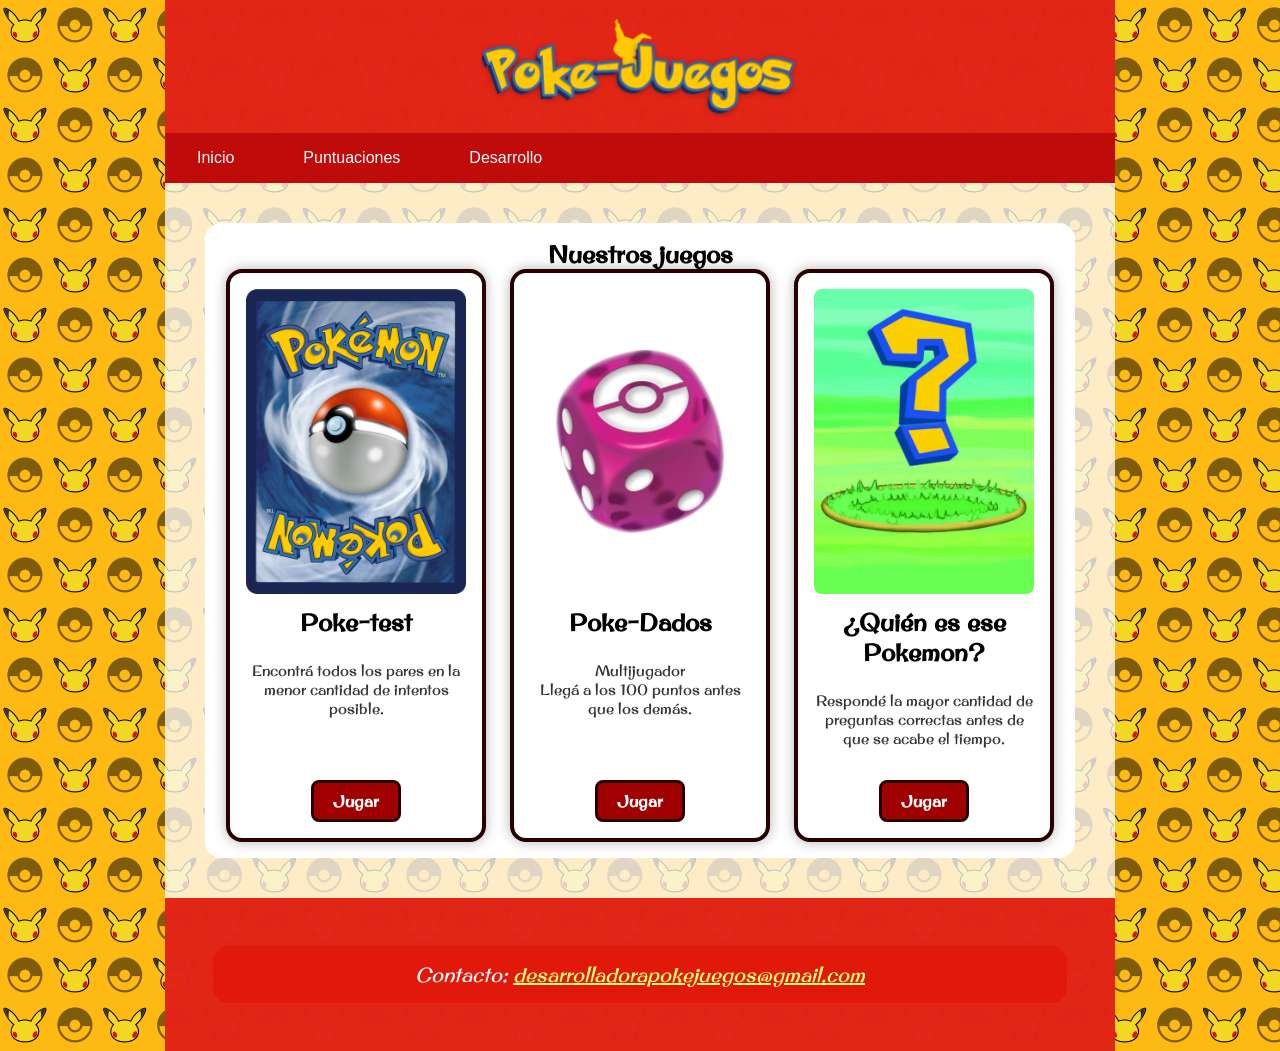
==== commit 6dc3bc30: "PÁGINA FINAL correcciones recuperatorio Agilizamos la navegación entre páginas agregando los juegos " ====
--- a/index.html
+++ b/index.html
@@ -16,7 +16,7 @@
     <div class="contenedor">
         <header>
 
-            <img src="./img/logo_final_version_real_no_fake_link_e_mediafire.png" alt="Poke juegos logotipo"
+            <img src="./img/logo.png" alt="Poke juegos logotipo"
                 width="350">
 
             <nav>
--- a/css/estilos.css
+++ b/css/estilos.css
@@ -74,10 +74,36 @@
 
 footer {
     font-size: 20px;
+    color: #f2f2f2;
     background-color: rgba(224, 25, 11, 0.938);
     padding: 3rem;
 }
 
+address {
+    border: 2rem;
+    border-radius: 1rem;
+    color: #f2f2f2;
+    background-color: rgba(224, 25, 11, 0.938);
+    padding: 1rem;
+    text-align: center;
+}
+
+address a {
+    color: #fffd74;
+}
+
+address a:hover {
+    color: #c9c500;
+}
+
+address a:active {
+    color: #2b2a21;
+}
+
+section{
+    padding: 2rem;
+}
+
 article {
     padding: 2rem;
 }
@@ -109,12 +135,11 @@
     box-shadow: 0 0 0.8rem rgba(0, 0, 0, 0.3);
 }
 
-/*explicar esto----------------------------------*/
 .tarjeta:hover {
     box-shadow: 0 0 1.2rem rgba(0, 0, 0, 0.5);
 }
+
 /*-----------------------------------------------*/
-
 .tarjeta img {
     width: 100%;
     object-fit: cover;
@@ -218,7 +243,7 @@
     display: flex;
     justify-content: center;
     margin: auto;
-    font-size: 3rem;
+    font-size: 5rem;
 }
 
 .titulo {
@@ -240,7 +265,7 @@
     box-shadow: 0 6px 12px rgba(0, 0, 0, 0.1);
 }
 
-/* Pantalla de inicio (Ingreso de nombre) */
+/* Pantalla de inicio */
 .formulario-ingreso {
     display: flex;
     flex-direction: column;
